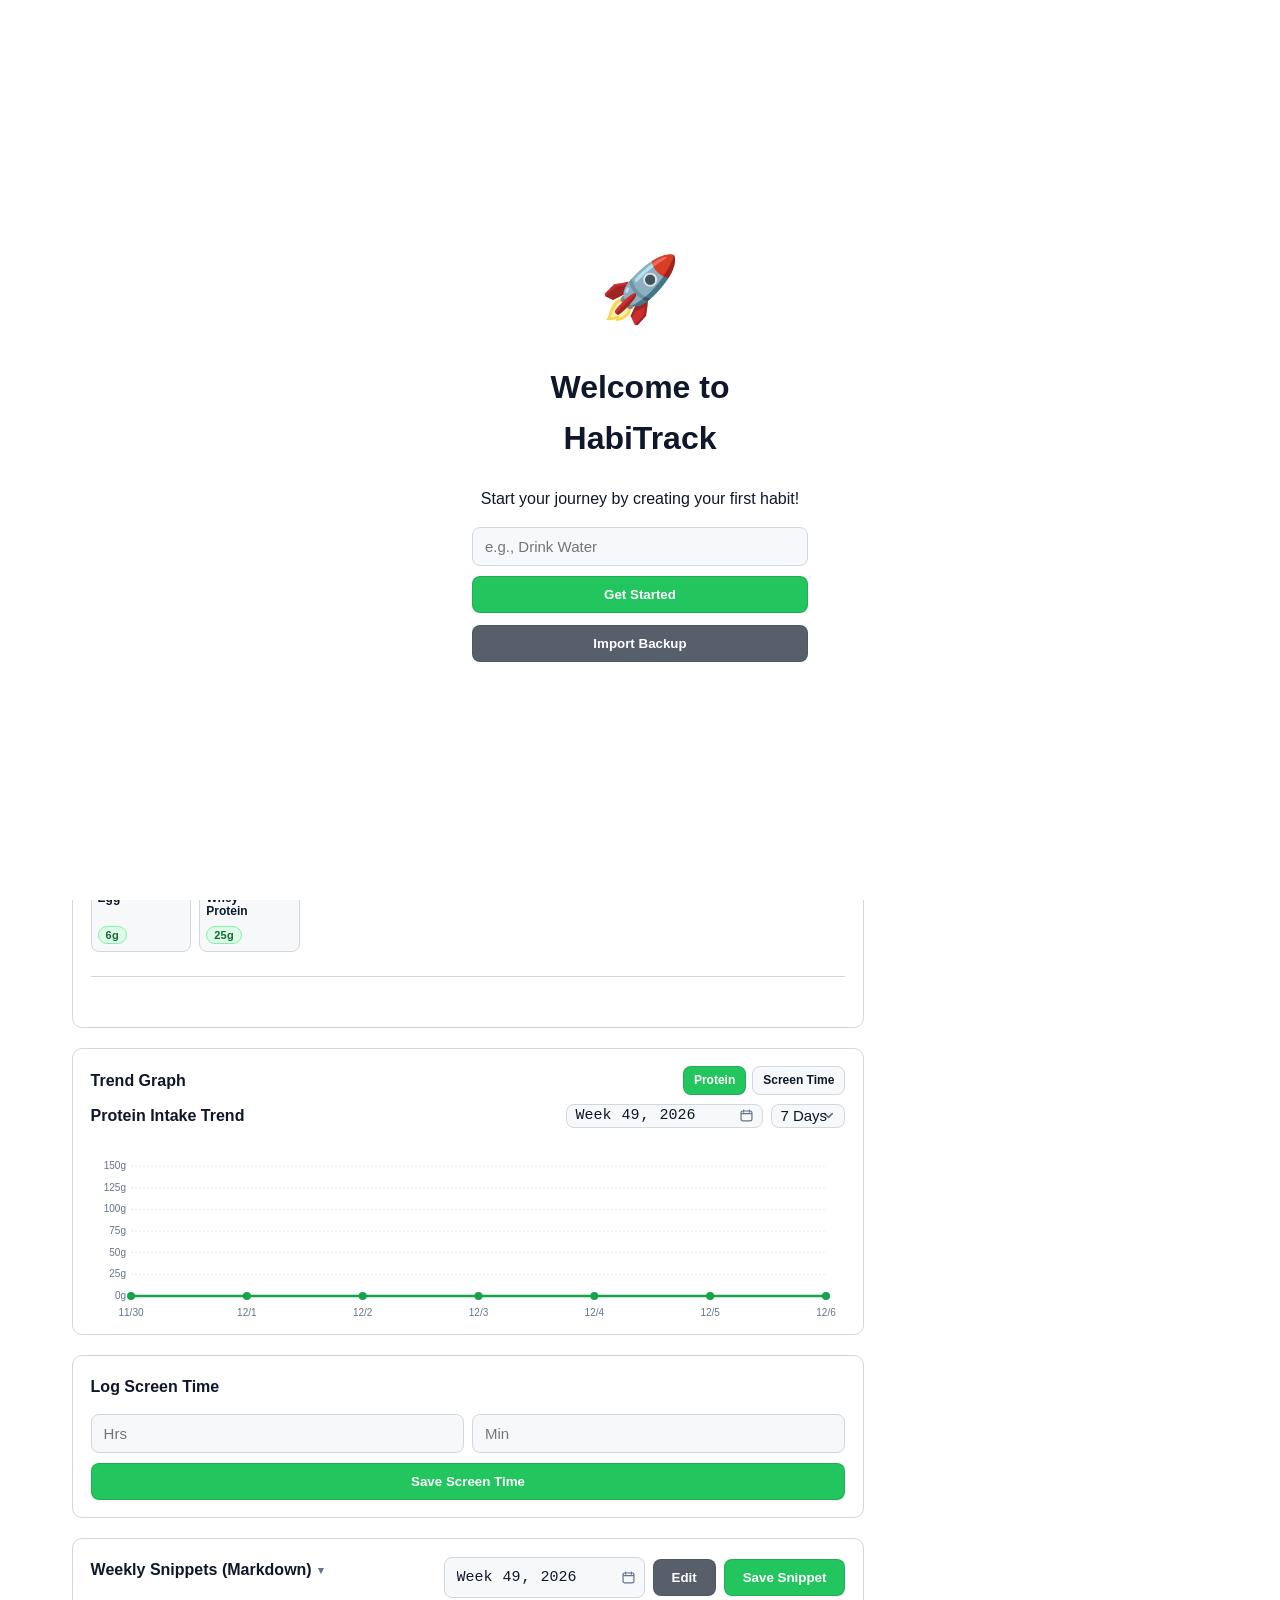
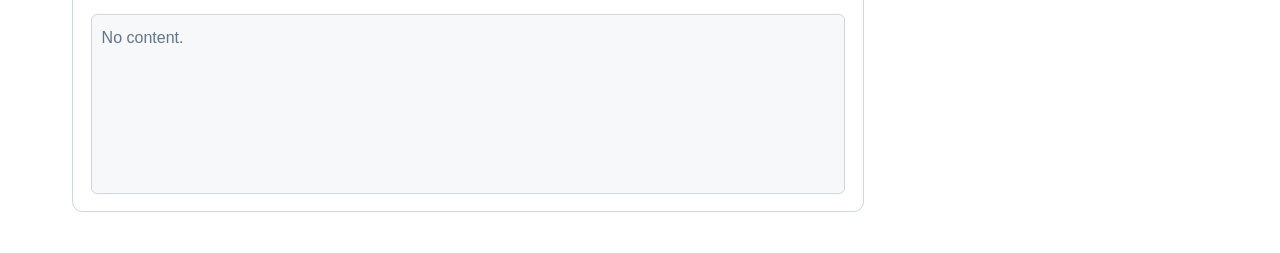
==== docs/index.html @ 77a68d97 "Add direct private GitHub snapshot sync" ====
<!DOCTYPE html>
<html lang="en">
<head>
    <meta charset="UTF-8">
    <meta name="viewport" content="width=device-width, initial-scale=1, maximum-scale=1, viewport-fit=cover">
    <link rel="manifest" href="manifest.json">
    <meta name="theme-color" content="#0b1220">
    <title>Habit Dashboard PWA</title>
    <link rel="stylesheet" href="style.css">
    <link rel="apple-touch-icon" href="icon-192.png">
</head>
<body>
<div id="splash-screen" class="splash-overlay hidden">
        <div class="splash-content">
            <div class="splash-icon">&#x1F680;</div>
            <h1>Welcome to HabiTrack</h1>
            <p>Start your journey by creating your first habit!</p>
            <div class="splash-action">
                <input type="text" id="splash-habit-name" placeholder="e.g., Drink Water">
                <button id="splash-create-btn" class="btn-primary">Get Started</button>
            </div>
            <div class="splash-import">
                <input type="file" id="splash-import-file" accept="application/json">
                <button id="splash-import-btn" class="btn-primary" style="background-color: #57606a;">Import Backup</button>
            </div>
        </div>
    </div>

<div class="app-container">
    <section class="insights-container">
        <div class="header-actions-row">
            <div class="summary-title-wrap">
                <button id="performance-range-toggle" class="summary-title-btn" type="button">
                    <span id="performance-title">Weekly</span> Summary
                    <span class="summary-caret">▾</span>
                </button>
                <div id="performance-range-menu" class="summary-menu hidden">
                    <button type="button" class="summary-menu-item" data-range="weekly">Weekly</button>
                    <button type="button" class="summary-menu-item" data-range="last30">Last 30 Days</button>
                    <button type="button" class="summary-menu-item" data-range="calendar">Calendar Month</button>
                    <button type="button" class="summary-menu-item" data-range="yearly">Yearly</button>
                </div>
            </div>
            <div class="header-actions">
                <div id="habit-create-panel" class="header-actions">
                    <input type="text" id="new-habit-name" placeholder="New habit name...">
                    <button type="button" id="create-habit" class="btn-primary">Create Habit</button>
                </div>
                <div class="header-icon-row">
                    <button id="habit-create-toggle" class="icon-toggle" type="button" aria-label="New habit">
                        &#x2795;
                    </button>
                    <button id="theme-toggle" title="Toggle Light/Dark Mode">
                        <span class="sun-icon">&#x2600;&#xFE0F;</span>
                        <span class="moon-icon">&#x1F319;</span>
                    </button>
                    <div class="daily-date-inline">
                        <span id="daily-date-display" class="daily-date-display"></span>
                        <input type="date" id="date" class="daily-date-input">
                    </div>
                    <button id="jump-to-today" class="quick-today-btn" type="button">Today</button>
                </div>
            </div>
        </div>
        <div id="habit-success-rates" class="insights-grid"></div>
    </section>

    <nav class="mobile-tabs" aria-label="Dashboard Sections">
        <button type="button" class="mobile-tab-btn active" data-tab="today">Today</button>
        <button type="button" class="mobile-tab-btn" data-tab="trends">Trends</button>
        <button type="button" class="mobile-tab-btn" data-tab="notes">Notes</button>
        <button type="button" class="mobile-tab-btn" data-tab="data">Data</button>
    </nav>

    <div class="dashboard-grid">
        <div class="left-column">
            <section class="card mobile-tab-section" data-tab-panel="trends">
                <div class="header-actions-row" style="margin-bottom: 0.5rem;">
                    <h2 class="section-title" style="margin:0;">Habit Mastery</h2>
                    <div class="header-actions">
                        <select id="habit-range" class="search-bar" style="width: auto; padding: 2px 8px; height: 24px;">
                            <option value="year">Current Year</option>
                            <option value="last365" selected>Last 365 Days</option>
                            <option value="month">Current Month</option>
                            <option value="week">Current Week</option>
                        </select>
                        <select id="habit-order" class="search-bar" style="width: auto; padding: 2px 8px; height: 24px;">
                            <option value="asc" selected>Oldest → Newest</option>
                            <option value="desc">Newest → Oldest</option>
                        </select>
                    </div>
                </div>
                <nav id="habit-navigation" class="habit-nav"></nav>
                <div id="hidden-habits" class="hidden-habits hidden"></div>
                <div id="habit-grid-container" class="grid-wrapper"></div>
            </section>

            <section class="card mobile-tab-section" data-tab-panel="trends">
                <div class="header-actions-row" style="margin-bottom: 0.5rem;">
                    <h2 class="section-title" style="margin:0;">Protein Activity</h2>
                    <div class="header-actions">
                        <select id="protein-range" class="search-bar" style="width: auto; padding: 2px 8px; height: 24px;">
                            <option value="year">Current Year</option>
                            <option value="last365" selected>Last 365 Days</option>
                            <option value="month">Current Month</option>
                            <option value="week">Current Week</option>
                        </select>
                        <select id="protein-order" class="search-bar" style="width: auto; padding: 2px 8px; height: 24px;">
                            <option value="asc" selected>Oldest → Newest</option>
                            <option value="desc">Newest → Oldest</option>
                        </select>
                    </div>
                </div>
                <div id="graph" class="grid-display"></div>
                <div id="protein-day-readout" class="protein-day-readout">Selected: none</div>
            </section>

            <section class="card protein-card mobile-tab-section" data-tab-panel="today">
                <h2 class="section-title">Protein Intake</h2>
                <div class="protein-status-block">
                    <div class="protein-header">
                        <span class="current-total"><span id="protein-total-amount">0g</span></span>
                        <span class="goal-text">/ 150g goal</span>
                    </div>
                    <div class="protein-meter">
                        <svg class="protein-ring" width="140" height="140" viewBox="0 0 140 140" aria-hidden="true">
                            <defs>
                                <linearGradient id="protein-ring-gradient" x1="0" y1="0" x2="140" y2="140">
                                    <stop offset="0%" stop-color="#22c55e"></stop>
                                    <stop offset="50%" stop-color="#38bdf8"></stop>
                                    <stop offset="100%" stop-color="#a855f7"></stop>
                                </linearGradient>
                            </defs>
                            <circle class="protein-ring-bg" cx="70" cy="70" r="56"></circle>
                            <circle id="protein-ring-progress" class="protein-ring-fg" cx="70" cy="70" r="56"></circle>
                        </svg>
                        <div class="protein-meter-center">
                            <div id="protein-meter-percent" class="protein-meter-percent">0%</div>
                            <div class="protein-meter-label">Goal</div>
                        </div>
                    </div>
                </div>
                <div class="section-divider"></div>
                <div class="food-controls">
                    <input type="text" id="food-search" placeholder="Search/Add food..." class="search-bar">
                    <div id="add-food-form" class="hidden">
                        <input type="number" id="new-food-protein" placeholder="Grams" style="width: 90px;">
                        <button id="save-new-food" class="btn-primary">Add</button>
                    </div>
                </div>
                <div id="food-gallery" class="food-grid"></div>
                <div class="selection-box">
                    <ul id="selected-foods-list"></ul>
                </div>
            </section>

            <section class="card mobile-tab-section" data-tab-panel="trends">
                <div class="header-actions-row" style="margin-bottom: 0.5rem;">
                    <h2 class="section-title" style="margin:0;">Trend Graph</h2>
                    <div class="header-actions trend-chart-tabs">
                        <button type="button" class="btn-primary trend-chart-tab active" data-trend-chart="protein">Protein</button>
                        <button type="button" class="btn-primary trend-chart-tab" data-trend-chart="screen">Screen Time</button>
                    </div>
                </div>
                <div id="trend-chart-panel-protein" class="trend-chart-panel">
                    <div class="header-actions-row" style="margin-bottom: 0.5rem;">
                        <h3 class="section-title" style="margin:0;">Protein Intake Trend</h3>
                        <div class="header-actions">
                            <input type="week" id="protein-trend-week-picker" class="search-bar" style="width: auto; padding: 2px 8px; height: 24px;">
                            <select id="protein-trend-range" class="search-bar" style="width: auto; padding: 2px 8px; height: 24px;">
                                <option value="7" selected>7 Days</option>
                                <option value="14">14 Days</option>
                                <option value="30">30 Days</option>
                            </select>
                        </div>
                    </div>
                    <div id="protein-trend-container" style="height: 180px; width: 100%; padding-top: 10px;">
                        <svg id="protein-trend-svg" style="width:100%; height:100%; overflow: visible;"></svg>
                    </div>
                </div>
                <div id="trend-chart-panel-screen" class="trend-chart-panel hidden">
                    <div class="header-actions-row" style="margin-bottom: 0.5rem;">
                        <h3 class="section-title" style="margin:0;">Screen Time Trend</h3>
                        <div class="header-actions">
                            <input type="week" id="screen-week-picker" class="search-bar" style="width: auto; padding: 2px 8px; height: 24px;">
                            <select id="screen-time-range" class="search-bar" style="width: auto; padding: 2px 8px; height: 24px;">
                                <option value="7" selected>7 Days</option>
                                <option value="14">14 Days</option>
                                <option value="30">30 Days</option>
                            </select>
                        </div>
                    </div>
                    <div id="screen-time-container" style="height: 180px; width: 100%; padding-top: 10px;">
                        <svg id="screen-time-svg" style="width:100%; height:100%; overflow: visible;"></svg>
                    </div>
                </div>
            </section>

            <section class="card mobile-tab-section" data-tab-panel="today">
                <h2 class="section-title">Log Screen Time</h2>
                <div style="display: flex; gap: 8px;">
                    <input type="number" id="screen-hours" placeholder="Hrs" min="0">
                    <input type="number" id="screen-minutes" placeholder="Min" min="0" max="59">
                </div>
                <button type="button" id="save-screen-time" class="btn-success" style="margin-top: 10px;">Save Screen Time</button>
            </section>

            <section class="card mobile-tab-section" data-tab-panel="notes">
                <div class="header-actions-row">
                    <button id="toggle-snippet-collapse" class="summary-title-btn section-title" type="button" aria-label="Toggle weekly snippets">
                        Weekly Snippets (Markdown) <span class="summary-caret">▾</span>
                    </button>
                    <div class="header-actions">
                        <input type="week" id="snippet-week-picker" class="search-bar" style="width: auto;">
                        <button id="toggle-snippet-preview" class="btn-primary" style="background-color: #57606a;">Edit</button>
                        <button id="save-snippet" class="btn-primary">Save Snippet</button>
                    </div>
                </div>
                <div id="snippet-body">
                    <div id="snippet-editor-container" class="hidden">
                        <textarea id="snippet-input" placeholder="How was your week? Use **Markdown** here..." style="width: 100%; height: 180px; padding: 10px; border: 1px solid var(--border); border-radius: 6px; font-family: monospace; resize: vertical;"></textarea>
                    </div>
                    <div id="snippet-preview-container" style="min-height: 180px; padding: 10px; border: 1px solid var(--border); border-radius: 6px; background: var(--subtle-bg); overflow-y: auto;"></div>
                </div>
            </section>
        </div>

        <aside class="right-column">
            <section class="card settings-card mobile-tab-section" data-tab-panel="data">
                <div class="header-actions-row" style="margin-bottom: 0.5rem;">
                    <h2 class="section-title" style="margin:0;">Data Management</h2>
                </div>
                <div>
                    <textarea id="import-json" placeholder="Paste JSON here to import..."></textarea>
                    <input type="file" id="import-file" accept="application/json" style="margin-top: 8px;">
                    <div style="display: flex; gap: 8px; margin-top: 8px;">
                        <button id="import-btn" class="btn-primary" style="flex: 1; margin-top: 0;">Import</button>
                        <button id="export-btn" class="btn-primary" style="flex: 1; margin-top: 0; background-color: #57606a;">Export</button>
                    </div>
                    <details id="github-sync-settings" style="margin-top:16px;">
                        <summary>GitHub sync settings</summary>
                        <p>Upload habits, protein, screen time and weekly notes to your private repository. ChatGPT needs access to that repository to read them.</p>
                        <label for="sync-repository">Private repository (owner/name)</label>
                        <input id="sync-repository" type="text" placeholder="socketrusts0z/habitrack-data" autocomplete="off" spellcheck="false" style="width:100%;box-sizing:border-box;">
                        <label for="sync-token">GitHub token</label>
                        <input id="sync-token" type="password" autocomplete="off" spellcheck="false" placeholder="Paste token here, never in chat" style="width:100%;box-sizing:border-box;">
                        <label><input id="sync-remember" type="checkbox"> Remember token on this device</label>
                        <p style="font-size:0.85rem;">Default: token lasts until reload or close. Remembering saves it in browser storage, which scripts on this website can read. Use a token restricted to this data repository.</p>
                        <p><a href="https://github.com/new" target="_blank" rel="noopener noreferrer">Create a private repository</a> · <a href="https://github.com/settings/personal-access-tokens/new" target="_blank" rel="noopener noreferrer">Create a fine-grained token</a>. Select only your data repository; grant Contents: read and write, and set an expiration.</p>
                        <button id="sync-forget" type="button">Forget token</button>
                    </details>
                    <button id="github-sync-btn" type="button" class="btn-primary" style="width:100%;margin-top:8px;">Sync now to GitHub</button>
                    <p id="github-sync-status" role="status" aria-live="polite" style="font-size:0.85rem;margin:8px 0;">Not synced from this device.</p>
                    <a id="github-sync-link" target="_blank" rel="noopener noreferrer" hidden>View uploaded snapshot</a>
                    <div class="section-divider"></div>
                    <button id="clear-all-btn" class="btn-danger-outline" style="width:100%;">Clear All Data</button>
                </div>
            </section>
        </aside>
    </div>
</div>
<div id="toast-container"></div>
<div id="custom-context-menu" class="hidden">
    <div id="set-default-option" class="menu-option" style="color: var(--text-main); border-bottom: 1px solid var(--border);">Set as Default</div>
    <div id="set-icon-option" class="menu-option" style="color: var(--text-main); border-bottom: 1px solid var(--border);">Set Icon</div>
    <div id="hide-option" class="menu-option" style="color: var(--text-main); border-bottom: 1px solid var(--border);">Hide Habit</div>
    <div id="delete-option" class="menu-option">Delete Habit</div>
</div>
<div id="emoji-picker" class="emoji-picker hidden"></div>
<script src="script.js"></script>
<script src="github-sync.js"></script>
<script>
if ("serviceWorker" in navigator) {
    window.addEventListener("load", () => {
        navigator.serviceWorker.register("./sw.js").catch(() => {});
    });
}
</script>
</body>
</html>
---- docs/style.css ----
:root {
    --primary: #22c55e;
    --primary-hover: #16a34a;
    --bg: #ffffff;
    --subtle-bg: #f6f8fa;
    --text-main: #0f172a;
    --text-muted: #64748b;
    --border: #d0d7de;
    --card-bg: #ffffff;
    --surface: #eef2ff;
    --danger: #cf222e;
    --lvl-0: #ebedf0; --lvl-1: #9be9a8; --lvl-2: #40c463; --lvl-3: #30a14e; --lvl-4: #216e39;
}

[data-theme="dark"] {
    --bg: #0b1220;
    --surface: #0f172a;
    --subtle-bg: #0f172a;
    --text-main: #e2e8f0;
    --text-muted: #94a3b8;
    --border: #1f2a3d;
    --card-bg: #0f172a;
    --lvl-0: #1e293b; --lvl-1: #0e4429; --lvl-2: #006d32; --lvl-3: #26a641; --lvl-4: #39d353;
}

/* THEME TOGGLE STYLES - FIXED OVERLAP */
.theme-toggle-wrapper {
    display: flex;
    align-items: center;
    gap: 8px;
    }
    
#theme-toggle {
    background: var(--subtle-bg);
    border: 1px solid var(--border);
    padding: 0;
    border-radius: 50%;
    cursor: pointer;
    width: 32px; /* Slightly smaller to match button height better */
    height: 32px;
    display: flex;
    align-items: center;
    justify-content: center;
    font-size: 22px;
    line-height: 1;
    transition: all 0.2s;
    }

.icon-toggle {
    background: var(--subtle-bg);
    border: 1px solid var(--border);
    padding: 0;
    border-radius: 50%;
    cursor: pointer;
    width: 32px;
    height: 32px;
    min-width: 32px;
    min-height: 32px;
    display: flex;
    align-items: center;
    justify-content: center;
    font-size: 16px;
    line-height: 1;
    aspect-ratio: 1 / 1;
    transition: all 0.2s;
}
.icon-toggle:hover { border-color: var(--primary); transform: scale(1.05); }
    
    #theme-toggle:hover { border-color: var(--primary); transform: scale(1.05); }
    
    /* Hide sun in light mode, hide moon in dark mode */
    .moon-icon { display: none; }
    [data-theme="dark"] .sun-icon { display: none; }
    [data-theme="dark"] .moon-icon { display: block; }
    
    /* Rest of the CSS remains the same... */
    * { box-sizing: border-box; }
body {
    font-family: "SF Pro Display", "Inter", -apple-system, BlinkMacSystemFont, "Segoe UI", Helvetica, Arial, sans-serif;
    background-color: var(--bg); color: var(--text-main); margin: 0; padding: 0; line-height: 1.6;
    font-size: 16px;
    transition: background-color 0.3s, color 0.3s;
}
.app-container { max-width: 1200px; margin: 0 auto; padding: 1.25rem 2rem; width: 100%; }
.daily-date-inline {
    position: relative;
    display: flex;
    align-items: center;
    justify-content: center;
    min-width: 64px;
    height: 32px;
    padding: 0 8px;
    border-radius: 999px;
    border: 1px solid var(--border);
    background: var(--subtle-bg);
}
.daily-date-display { font-size: 11px; color: var(--text-main); letter-spacing: 0.02em; }
.daily-date-input {
    position: absolute;
    inset: 0;
    width: 100%;
    height: 100%;
    opacity: 0.02;
    border: 0;
    background: transparent;
    color: transparent;
    -webkit-appearance: none;
}
.quick-today-btn {
    border: 1px solid var(--border);
    background: var(--subtle-bg);
    color: var(--text-main);
    border-radius: 999px;
    height: 32px;
    padding: 0 12px;
    font-size: 12px;
    font-weight: 700;
    cursor: pointer;
}
.quick-today-btn:hover { border-color: var(--primary); }
.header-actions-row { display: flex; justify-content: space-between; align-items: center; margin-bottom: 1rem; }
.header-actions { display: flex; gap: 8px; align-items: center; }
.header-icon-row { display: flex; align-items: center; gap: 8px; }
.summary-title-wrap { position: relative; display: inline-flex; align-items: center; }
.summary-title-btn { background: transparent; border: none; padding: 0; font-size: 0.9rem; font-weight: 600; color: var(--text-main); cursor: pointer; display: inline-flex; align-items: center; gap: 6px; }
.summary-caret { font-size: 0.7rem; color: var(--text-muted); margin-top: 2px; }
.summary-menu { position: absolute; top: 28px; left: 0; background: var(--card-bg); border: 1px solid var(--border); border-radius: 8px; padding: 6px; min-width: 160px; box-shadow: 0 10px 30px rgba(0,0,0,0.08); z-index: 1000; }
.summary-menu-item { width: 100%; text-align: left; padding: 8px 10px; border: none; background: transparent; font-size: 13px; color: var(--text-main); border-radius: 6px; cursor: pointer; }
.summary-menu-item:hover { background: var(--subtle-bg); }
    .habit-create-hidden { display: none; }
    .insights-container { margin-bottom: 0.5rem; }
.insights-grid { display: grid; grid-template-columns: repeat(auto-fill, minmax(160px, 1fr)); gap: 12px; }
    
    .stat-card { background: var(--card-bg); border: 1px solid var(--border); border-radius: 6px; padding: 12px; display: flex; flex-direction: column; min-width: 160px; }
    .stat-label { font-size: 11px; color: var(--text-muted); text-transform: uppercase; font-weight: 600; margin-bottom: 2px; word-break: break-word; }
.stat-main { display: flex; align-items: baseline; gap: 8px; min-width: 0; flex-wrap: wrap; }
.stat-value { font-size: 20px; font-weight: 700; color: var(--text-main); }
    .stat-streak { font-size: 14px; font-weight: 600; color: var(--primary); }
    .stat-pb { font-size: 11px; color: var(--text-muted); margin-top: 2px; font-weight: 500; }
    
.dashboard-grid { display: grid; grid-template-columns: 1fr 320px; gap: 1.5rem; margin-top: 0; min-width: 0; }
.mobile-tabs { display: none; }
.mobile-tab-hidden { display: none !important; }
.mobile-tab-btn {
    border: 1px solid var(--border);
    background: var(--card-bg);
    color: var(--text-muted);
    border-radius: 999px;
    padding: 8px 12px;
    font-size: 13px;
    font-weight: 600;
    cursor: pointer;
}
.mobile-tab-btn.active {
    background: var(--primary);
    border-color: var(--primary);
    color: #ffffff;
}
.stat-card.habit-toggle-card { cursor: pointer; }
.stat-card.habit-toggle-card:hover { border-color: var(--primary); }
.stat-card.habit-toggle-card.habit-toggle-done {
    border-color: var(--primary);
    box-shadow: inset 0 0 0 1px var(--primary);
}
.stat-label-row { display: flex; align-items: center; justify-content: space-between; gap: 8px; }
.stat-label-actions { display: inline-flex; align-items: center; gap: 6px; }
.stat-menu-btn {
    border: 1px solid var(--border);
    background: var(--subtle-bg);
    color: var(--text-main);
    border-radius: 8px;
    width: 22px;
    height: 22px;
    font-size: 14px;
    line-height: 1;
    display: inline-flex;
    align-items: center;
    justify-content: center;
    cursor: pointer;
    padding: 0;
}
.stat-menu-btn:active { transform: scale(0.96); }
.stat-status-dot {
    width: 16px;
    height: 16px;
    border-radius: 50%;
    border: 1px solid var(--border);
    display: inline-flex;
    align-items: center;
    justify-content: center;
    color: transparent;
    background: transparent;
    font-size: 11px;
    line-height: 1;
    flex: 0 0 auto;
}
.stat-status-dot.done {
    border-color: var(--primary);
    background: var(--primary);
    color: #ffffff;
}
.card { background: var(--card-bg); border: 1px solid var(--border); border-radius: 10px; padding: 1.1rem; margin-bottom: 1.25rem; min-width: 0; }
.section-title { font-size: 1rem; font-weight: 700; margin-top: 0; margin-bottom: 0.9rem; }
.trend-chart-tabs { display: inline-flex; flex-direction: row; gap: 6px; flex-wrap: nowrap; align-items: center; }
.trend-chart-tab.btn-primary { padding: 6px 10px; font-size: 12px; line-height: 1.2; min-width: 0; }
.trend-chart-tab:not(.active) { background: var(--subtle-bg); color: var(--text-main); border-color: var(--border); }
.trend-chart-panel { min-width: 0; }
    
    .grid-display, .habit-grid-instance { display: flex; flex-wrap: wrap; gap: 3px; user-select: none; max-width: 100%; min-width: 0; }
    .graph-day, .habit-day { width: 11px; height: 11px; border-radius: 2px; background-color: var(--lvl-0); cursor: pointer; outline: 1px solid rgba(27, 31, 35, 0.04); transition: transform 140ms ease, box-shadow 140ms ease, filter 140ms ease; transform-origin: center; will-change: transform; }
    .grid-tap { transform: scale(0.85) !important; box-shadow: 0 4px 10px rgba(15, 23, 42, 0.25); filter: brightness(1.08); }
    .graph-day:active, .habit-day:active { transform: scale(0.85); box-shadow: 0 4px 10px rgba(15, 23, 42, 0.25); filter: brightness(1.08); }
    .level-1 { background-color: var(--lvl-1); } .level-2 { background-color: var(--lvl-2); }
    .level-3 { background-color: var(--lvl-3); } .level-4 { background-color: var(--lvl-4); }
    .protein-day-readout { margin-top: 8px; font-size: 12px; color: var(--text-muted); }
    
.habit-nav { display: flex; gap: 8px; margin-bottom: 1rem; border-bottom: 1px solid var(--border); padding-bottom: 8px; min-width: 0; flex-wrap: wrap; -webkit-user-select: none; user-select: none; -webkit-touch-callout: none; }
.habit-nav-item { padding: 6px 8px; border-radius: 8px; font-size: 13px; cursor: pointer; color: var(--text-muted); max-width: 240px; overflow: hidden; text-overflow: ellipsis; white-space: nowrap; -webkit-user-select: none; user-select: none; -webkit-touch-callout: none; display: inline-flex; align-items: center; gap: 6px; touch-action: manipulation; }
.habit-label { display: inline-flex; align-items: center; gap: 6px; overflow: hidden; }
.habit-menu-btn { border: 1px solid var(--border); background: var(--subtle-bg); color: var(--text-main); border-radius: 8px; width: 28px; height: 28px; font-size: 16px; line-height: 1; display: inline-flex; align-items: center; justify-content: center; cursor: pointer; }
.habit-menu-btn:active { transform: scale(0.96); }
.habit-nav-item .habit-name { overflow: hidden; text-overflow: ellipsis; white-space: nowrap; display: inline-block; max-width: 170px; vertical-align: bottom; }
.habit-nav-item * { -webkit-user-select: none; user-select: none; }
.habit-nav-item.active { background: var(--subtle-bg); color: var(--text-main); font-weight: 600; }
.hidden-habits { display: flex; gap: 6px; flex-wrap: wrap; margin: -6px 0 10px; font-size: 12px; color: var(--text-muted); }
.hidden-habit-pill { padding: 2px 8px; border-radius: 999px; border: 1px dashed var(--border); background: var(--subtle-bg); cursor: pointer; max-width: 180px; overflow: hidden; text-overflow: ellipsis; white-space: nowrap; }
.hidden-habit-pill:hover { color: var(--text-main); border-color: var(--primary); }
    
.protein-status-block { margin-top: 1.25rem; margin-bottom: 1rem; }
.protein-header { display: flex; align-items: baseline; gap: 4px; }
#protein-total-amount { font-weight: 700; font-size: 24px; }
.goal-text { font-size: 14px; color: var(--text-muted); }
.protein-meter { margin-top: 12px; width: 100%; display: flex; justify-content: center; align-items: center; position: relative; }
.protein-ring { display: block; transform: rotate(-90deg); }
.protein-ring-bg { fill: none; stroke: #e2e8f0; stroke-width: 12; }
.protein-ring-fg { fill: none; stroke: url(#protein-ring-gradient); stroke-width: 12; stroke-linecap: round; stroke-dasharray: 352; stroke-dashoffset: 352; transition: stroke-dashoffset 0.5s ease; }
.protein-meter-center { position: absolute; left: 50%; top: 50%; transform: translate(-50%, -50%); display: flex; flex-direction: column; align-items: center; justify-content: center; width: 90px; height: 90px; border-radius: 50%; background: var(--card-bg); border: 1px solid var(--border); }
.protein-meter-percent { font-size: 20px; font-weight: 700; color: var(--text-main); }
.protein-meter-label { font-size: 11px; color: var(--text-muted); text-transform: uppercase; letter-spacing: 0.04em; }
    
    .section-divider { height: 1px; background-color: var(--border); margin: 1.25rem 0; }
.food-controls { margin-bottom: 1.25rem; display: flex; flex-direction: column; gap: 8px; }
.search-bar { width: 100%; padding: 10px 12px; border: 1px solid var(--border); border-radius: 8px; background: var(--subtle-bg); font-size: 15px; color: var(--text-main); }
select.search-bar {
    -webkit-appearance: none;
    appearance: none;
    padding-right: 30px;
    background-image: url("data:image/svg+xml,%3Csvg xmlns='http://www.w3.org/2000/svg' viewBox='0 0 16 16'%3E%3Cpath d='M4 6l4 4 4-4' fill='none' stroke='%2364768b' stroke-width='1.8' stroke-linecap='round' stroke-linejoin='round'/%3E%3C/svg%3E");
    background-repeat: no-repeat;
    background-position: right 8px center;
    background-size: 15px;
}
[data-theme="dark"] select.search-bar {
    background-image: url("data:image/svg+xml,%3Csvg xmlns='http://www.w3.org/2000/svg' viewBox='0 0 16 16'%3E%3Cpath d='M4 6l4 4 4-4' fill='none' stroke='%23e2e8f0' stroke-width='1.8' stroke-linecap='round' stroke-linejoin='round'/%3E%3C/svg%3E");
}
input[type="date"].search-bar,
input[type="week"].search-bar {
    color-scheme: light;
}
input[type="week"].search-bar {
    -webkit-appearance: none;
    appearance: none;
    padding-right: 28px;
    background-image: url("data:image/svg+xml,%3Csvg xmlns='http://www.w3.org/2000/svg' viewBox='0 0 16 16'%3E%3Crect x='2.2' y='3.2' width='11.6' height='10.6' rx='1.8' ry='1.8' fill='none' stroke='%2364768b' stroke-width='1.3'/%3E%3Cpath d='M5 2.2v2.2M11 2.2v2.2M2.6 6h10.8' fill='none' stroke='%2364768b' stroke-width='1.3' stroke-linecap='round'/%3E%3C/svg%3E");
    background-repeat: no-repeat;
    background-position: right 8px center;
    background-size: 12px;
}
input[type="date"].search-bar::-webkit-calendar-picker-indicator,
input[type="week"].search-bar::-webkit-calendar-picker-indicator {
    opacity: 0 !important;
    cursor: pointer;
}
[data-theme="dark"] input[type="date"].search-bar,
[data-theme="dark"] input[type="week"].search-bar {
    color-scheme: dark;
}
[data-theme="dark"] input[type="week"].search-bar {
    background-image: url("data:image/svg+xml,%3Csvg xmlns='http://www.w3.org/2000/svg' viewBox='0 0 16 16'%3E%3Crect x='2.2' y='3.2' width='11.6' height='10.6' rx='1.8' ry='1.8' fill='none' stroke='%23e2e8f0' stroke-width='1.3'/%3E%3Cpath d='M5 2.2v2.2M11 2.2v2.2M2.6 6h10.8' fill='none' stroke='%23e2e8f0' stroke-width='1.3' stroke-linecap='round'/%3E%3C/svg%3E");
}
[data-theme="dark"] input[type="date"].search-bar::-webkit-calendar-picker-indicator,
[data-theme="dark"] input[type="week"].search-bar::-webkit-calendar-picker-indicator {
    filter: none !important;
    opacity: 0 !important;
}
[data-theme="dark"] #screen-week-picker::-webkit-calendar-picker-indicator,
[data-theme="dark"] #protein-trend-week-picker::-webkit-calendar-picker-indicator,
[data-theme="dark"] #snippet-week-picker::-webkit-calendar-picker-indicator {
    filter: none !important;
    opacity: 0 !important;
}
#screen-week-picker.search-bar,
#protein-trend-week-picker.search-bar,
#snippet-week-picker.search-bar {
    padding-right: 28px !important;
    background-repeat: no-repeat !important;
    background-position: right 8px center !important;
    background-size: 15px !important;
}
[data-theme="dark"] #screen-week-picker.search-bar,
[data-theme="dark"] #protein-trend-week-picker.search-bar,
[data-theme="dark"] #snippet-week-picker.search-bar {
    background-image: url("data:image/svg+xml,%3Csvg xmlns='http://www.w3.org/2000/svg' viewBox='0 0 16 16'%3E%3Crect x='2.2' y='3.2' width='11.6' height='10.6' rx='1.8' ry='1.8' fill='none' stroke='%23e2e8f0' stroke-width='1.3'/%3E%3Cpath d='M5 2.2v2.2M11 2.2v2.2M2.6 6h10.8' fill='none' stroke='%23e2e8f0' stroke-width='1.3' stroke-linecap='round'/%3E%3C/svg%3E") !important;
}
    
.food-grid { display: flex; flex-direction: column; gap: 12px; margin-bottom: 1.5rem; max-height: 280px; overflow-y: auto; min-width: 0; padding-right: 2px; }
.food-section { display: flex; flex-direction: column; gap: 8px; }
.food-section-title { font-size: 11px; text-transform: uppercase; letter-spacing: 0.06em; color: var(--text-muted); font-weight: 700; }
.food-grid-inner { display: grid; grid-template-columns: repeat(auto-fill, minmax(92px, 1fr)); gap: 8px; }
.food-grid-quick { grid-template-columns: repeat(auto-fill, minmax(80px, 1fr)); }
.food-box { background: var(--subtle-bg); border: 1px solid var(--border); padding: 8px 6px 7px; border-radius: 8px; font-size: 12px; cursor: pointer; min-height: 66px; display: flex; align-items: flex-start; justify-content: space-between; flex-direction: column; gap: 6px; line-height: 1.15; position: relative; text-align: left; }
    .food-box:hover { border-color: var(--primary); }
    .food-name { font-weight: 600; color: var(--text-main); max-width: 100%; overflow: hidden; text-overflow: ellipsis; display: -webkit-box; -webkit-box-orient: vertical; -webkit-line-clamp: 2; min-height: 28px; word-break: break-word; padding-right: 18px; }
    .food-grid-quick .food-name { padding-right: 0; }
    .food-protein-badge { font-weight: 700; font-size: 11px; letter-spacing: 0.2px; color: #166534; background: #dcfce7; border: 1px solid #86efac; border-radius: 999px; padding: 2px 7px; align-self: flex-start; max-width: 100%; white-space: nowrap; }
    .food-box .delete-food-btn { position: absolute; top: 4px; right: 6px; font-size: 12px; color: var(--text-muted); opacity: 0.6; line-height: 1; }
    .food-box:hover .delete-food-btn { opacity: 1; }
    
    .selection-box { background: transparent; border-top: 1px solid var(--border); padding-top: 1rem; }
    #selected-foods-list { list-style: none; padding: 0; margin: 0 0 1rem 0; }
    #selected-foods-list li { display: flex; justify-content: space-between; align-items: center; flex-wrap: nowrap; gap: 8px; padding: 6px 0; border-bottom: 1px dashed var(--border); font-size: 13px; }
    #selected-foods-list li:last-child { border-bottom: 0; }
    .selected-food-label { min-width: 0; flex: 1 1 auto; white-space: nowrap; overflow: hidden; text-overflow: ellipsis; }
    .selected-food-controls { display: inline-flex; align-items: center; gap: 4px; margin-left: auto; flex: 0 0 auto; }
    .selected-food-step { width: 18px; height: 18px; padding: 0; border: 1px solid var(--border); border-radius: 999px; background: var(--subtle-bg); color: var(--text-main); font-size: 12px; line-height: 1; cursor: pointer; }
    .selected-food-step:hover { border-color: var(--primary); }
    .selected-food-serving-value { min-width: 22px; text-align: center; font-size: 11px; font-weight: 600; color: var(--text-main); }
    .selected-food-remove { width: 18px; height: 18px; padding: 0; border: 1px solid var(--border); border-radius: 999px; background: var(--subtle-bg); color: var(--danger); cursor: pointer; font-weight: 700; font-size: 12px; line-height: 1; margin-left: 2px; display: inline-flex; align-items: center; justify-content: center; flex: 0 0 auto; }
    .selected-food-remove:hover { border-color: var(--danger); }
    
input[type="text"], input[type="date"], input[type="number"], textarea {
    padding: 10px 12px; border: 1px solid var(--border); border-radius: 8px;
    background: var(--subtle-bg); font-size: 15px; width: 100%; color: var(--text-main);
    }
.input-date { width: calc(100% - 8px); max-width: calc(100% - 8px); min-width: 0; display: block; margin: 0 4px; box-sizing: border-box; -webkit-appearance: none; appearance: none; }
.protein-card { overflow: hidden; }
.btn-primary, .btn-success { background: var(--primary); color: white; border: 1px solid rgba(27,31,35,0.15); padding: 10px 18px; border-radius: 8px; font-weight: 700; cursor: pointer; }
    .btn-success { width: 100%; }
    
#toast-container { position: fixed; bottom: 20px; right: 20px; z-index: 9999; }
.toast { background: #24292f; color: white; padding: 12px 18px; border-radius: 8px; font-size: 14px; margin-top: 8px; animation: slideIn 0.3s ease; }
    @keyframes slideIn { from { transform: translateX(100%); } to { transform: translateX(0); } }
    
#custom-context-menu { position: absolute; background: var(--card-bg); border: 1px solid var(--border); border-radius: 6px; padding: 4px; z-index: 10000; }
.menu-option { padding: 8px 16px; font-size: 13px; color: var(--danger); cursor: pointer; font-weight: 600; }
.emoji-picker { position: absolute; background: var(--card-bg); border: 1px solid var(--border); border-radius: 10px; padding: 8px; z-index: 10001; display: grid; grid-template-columns: repeat(6, 36px); gap: 6px; box-shadow: 0 12px 30px rgba(0,0,0,0.12); }
.emoji-picker button { width: 36px; height: 36px; border-radius: 8px; border: 1px solid transparent; background: var(--subtle-bg); font-size: 18px; cursor: pointer; }
.emoji-picker button:hover { border-color: var(--primary); background: #ffffff; }
.emoji-picker-custom { grid-column: 1 / -1; display: flex; gap: 6px; margin-top: 4px; }
.emoji-picker-custom input { flex: 1; padding: 6px 8px; border: 1px solid var(--border); border-radius: 6px; background: var(--subtle-bg); font-size: 14px; }
.emoji-picker-custom button { width: auto; padding: 0 10px; font-size: 12px; font-weight: 600; }
.habit-emoji { margin-right: 6px; }
    .btn-danger-outline { background: transparent; color: var(--danger); border: 1px solid var(--danger); padding: 6px 16px; border-radius: 6px; font-weight: 600; cursor: pointer; margin-top: 10px; width: 100%; }
    .hidden { display: none !important; }
    
    .splash-overlay { position: fixed; top: 0; left: 0; width: 100%; height: 100%; background: var(--bg); z-index: 20000; display: flex; justify-content: center; align-items: center; text-align: center; }
    .splash-content { max-width: 400px; padding: 2rem; }
    .splash-action { display: flex; flex-direction: column; gap: 10px; align-items: stretch; }
    .splash-import { display: flex; flex-direction: column; gap: 10px; margin-top: 12px; }
    .splash-import input[type="file"] { display: none; }
    .panel-hidden { display: none; }
    .splash-icon { font-size: 64px; margin-bottom: 1rem; }
    
#snippet-preview-container h1,
#snippet-preview-container h2,
#snippet-preview-container h3 { margin-top: 0.8rem; margin-bottom: 0.2rem; color: var(--text-main); }
#snippet-preview-container p, #snippet-preview-container span { margin: 0; display: inline; color: var(--text-main); }
#snippet-preview-container li { margin-left: 20px; list-style-type: disc; margin-bottom: 0.1rem; color: var(--text-main); }
#snippet-preview-container br { content: ""; display: block; margin-bottom: 0.2rem; }
.collapsed { display: none !important; }

@media (max-width: 980px) {
    .app-container { padding: 1rem; }
    .mobile-tabs {
        display: flex;
        gap: 8px;
        overflow-x: auto;
        padding: 2px 0 10px;
        margin-bottom: 0.35rem;
        -webkit-overflow-scrolling: touch;
    }
    .mobile-tab-btn {
        flex: 0 0 auto;
        min-width: 72px;
    }
    .dashboard-grid { grid-template-columns: 1fr; }
    .right-column { order: 1; }
    .header-actions-row { flex-direction: column; align-items: flex-start; gap: 10px; }
    .header-actions { flex-wrap: wrap; }
    .habit-nav { padding-bottom: 6px; }
    .habit-nav-item { white-space: nowrap; }
}

@media (max-width: 600px) {
    body { font-size: 17px; }
    .app-container { padding: 0.75rem; }
    .card { padding: 1rem; border-radius: 14px; }
    .section-title { font-size: 1.1rem; }
    .header-actions-row { gap: 12px; position: relative; }
    .header-actions { width: 100%; flex-direction: column; align-items: stretch; }
    .header-actions > * { width: 100%; }
    .header-actions.trend-chart-tabs { width: 100%; flex-direction: row; flex-wrap: nowrap; align-items: center; }
    .header-actions.trend-chart-tabs .trend-chart-tab.btn-primary { width: 50%; }
    .summary-title-btn { font-size: 1.05rem; }
    .summary-caret { font-size: 0.9rem; }
    .insights-grid { grid-template-columns: repeat(2, minmax(0, 1fr)); gap: 10px; }
    .stat-card { padding: 12px; }
    .stat-label { font-size: 12px; }
    .stat-value { font-size: 22px; }
    .stat-streak { font-size: 13px; }
    .stat-pb { font-size: 12px; }
    .food-grid { max-height: 240px; }
    .food-grid-inner { grid-template-columns: repeat(auto-fill, minmax(82px, 1fr)); }
    .food-grid-quick { grid-template-columns: repeat(auto-fill, minmax(72px, 1fr)); }
    .protein-meter { transform: scale(0.95); }
    .grid-display, .habit-grid-instance { gap: 3px; }
    .graph-day, .habit-day { width: 12px; height: 12px; }
    .summary-menu { min-width: 190px; }
    .btn-primary, .btn-success { padding: 12px 16px; font-size: 15px; }
    input[type="text"], input[type="date"], input[type="number"], textarea { font-size: 16px; }
    .habit-nav { gap: 6px; padding-bottom: 4px; }
    .habit-nav-item { padding: 10px 12px; font-size: 14px; max-width: 180px; }
    .habit-nav-item .habit-name { max-width: 140px; }
    #theme-toggle { width: 44px; height: 44px; font-size: 22px; }
    .icon-toggle { width: 44px; height: 44px; min-width: 44px; min-height: 44px; font-size: 22px; }
    .daily-date-inline { height: 44px; min-width: 76px; }
    .daily-date-display { font-size: 12px; }
    .quick-today-btn { height: 44px; font-size: 13px; padding: 0 14px; }
    .sun-icon, .moon-icon { font-size: 22px; line-height: 1; display: inline-block; }
    .moon-icon { display: none; }
    [data-theme="dark"] .sun-icon { display: none; }
    [data-theme="dark"] .moon-icon { display: inline-block; }
    #custom-context-menu { font-size: 14px; }
    .settings-card .section-divider { margin: 1rem 0; }
    .settings-card [style*="display: flex"] { flex-direction: column !important; }
    .settings-card [style*="display: flex"] > * { width: 100% !important; }
    #habit-create-panel { margin-top: 8px; }
    .header-icon-row { justify-content: flex-end; width: 100%; }
}
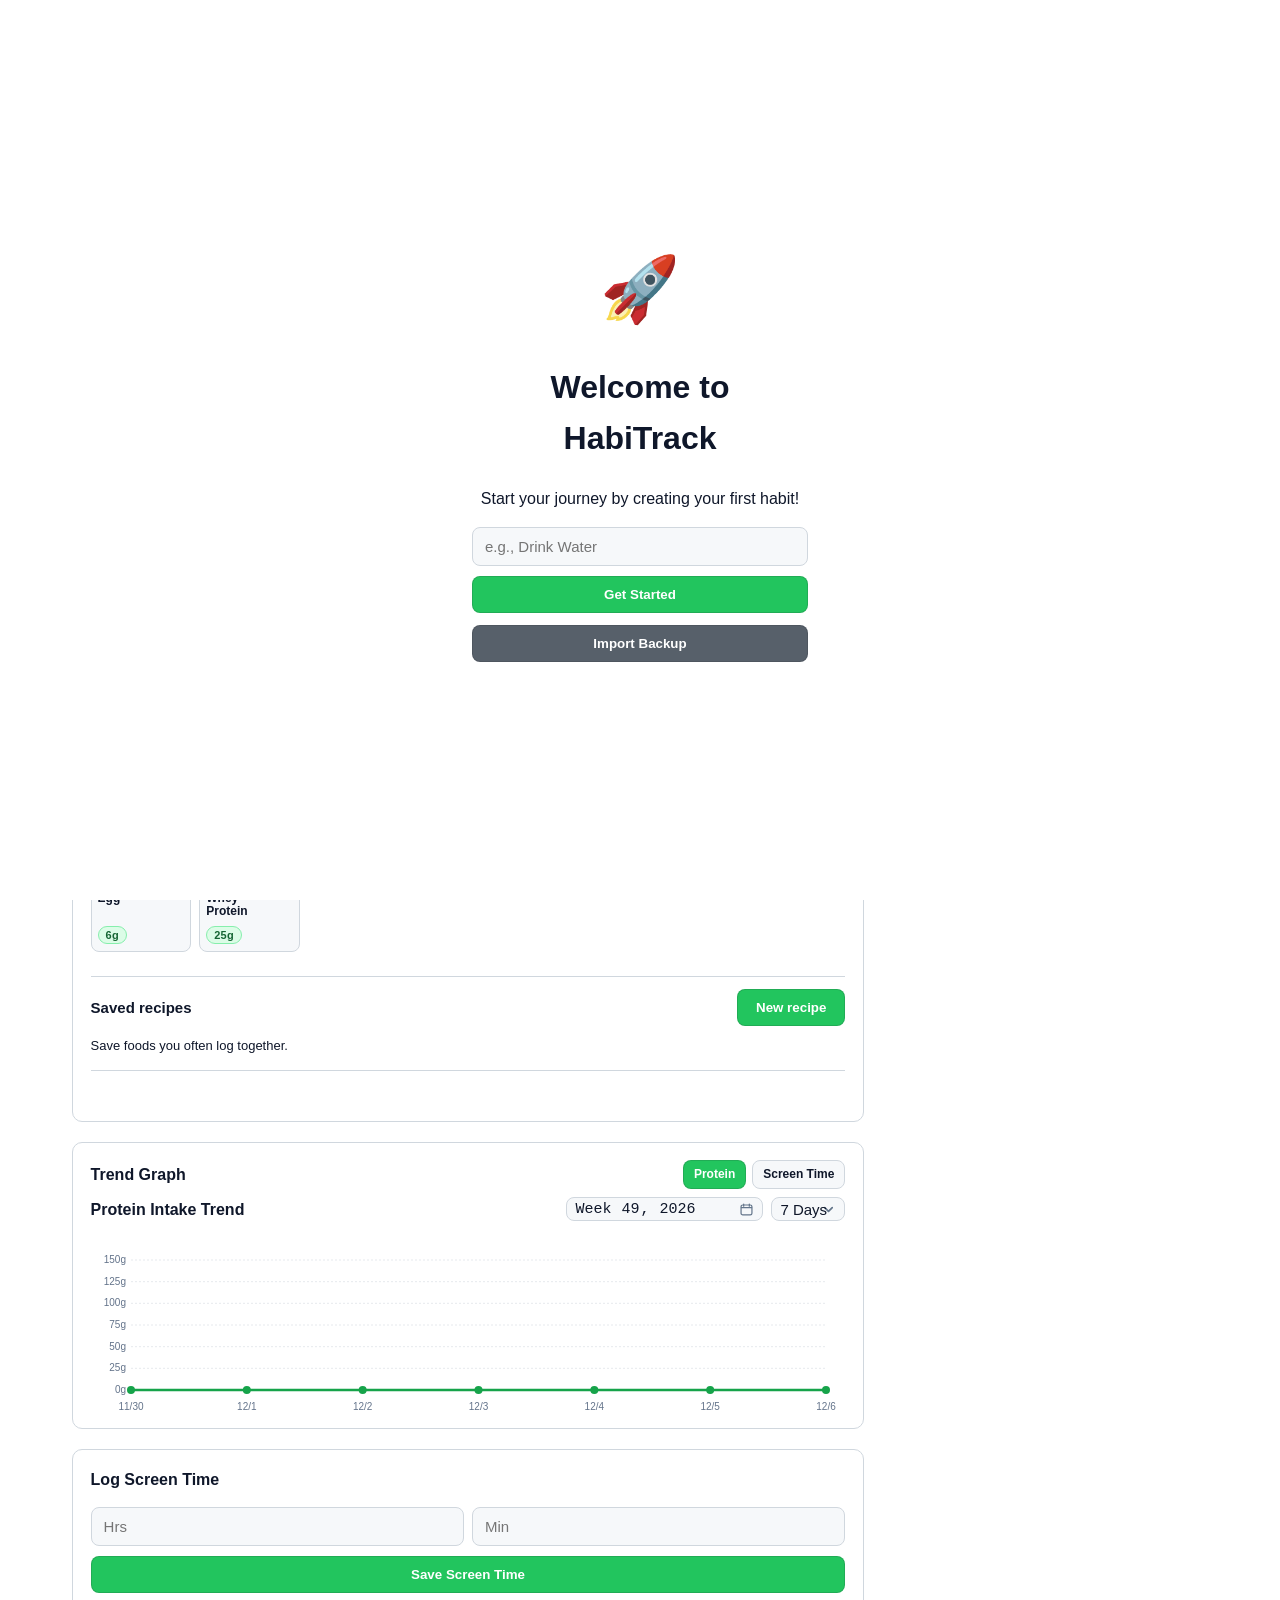
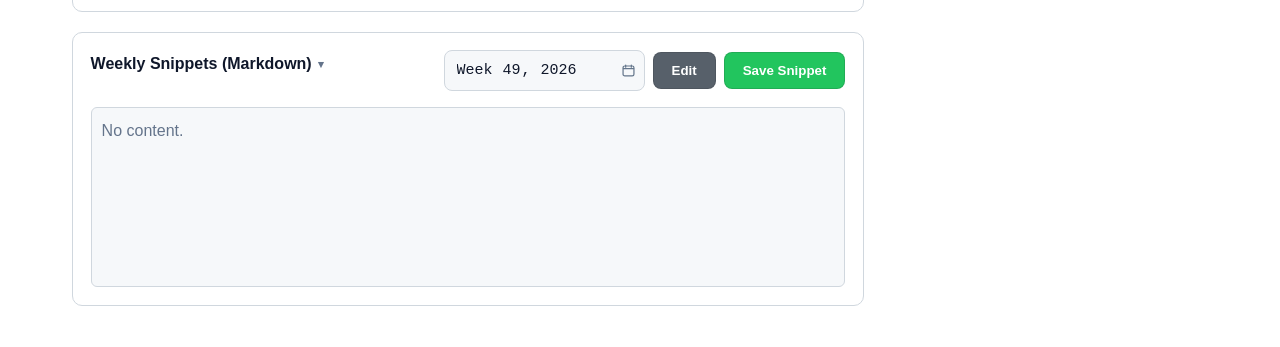
==== commit bab1c234: "Add saved food recipes" ====
--- a/docs/index.html
+++ b/docs/index.html
@@ -6,7 +6,7 @@
     <link rel="manifest" href="manifest.json">
     <meta name="theme-color" content="#0b1220">
     <title>Habit Dashboard PWA</title>
-    <link rel="stylesheet" href="style.css">
+    <link rel="stylesheet" href="style.css?v=7">
     <link rel="apple-touch-icon" href="icon-192.png">
 </head>
 <body>
@@ -149,6 +149,19 @@
                     </div>
                 </div>
                 <div id="food-gallery" class="food-grid"></div>
+                <div class="recipe-panel">
+                    <div class="recipe-heading"><h3>Saved recipes</h3><button id="recipe-new" type="button" class="btn-primary">New recipe</button></div>
+                    <div id="recipe-list"></div>
+                    <form id="recipe-form" class="hidden">
+                        <label for="recipe-name">Recipe name</label>
+                        <input id="recipe-name" type="text" maxlength="80" required placeholder="Protein shake">
+                        <div id="recipe-ingredients"></div>
+                        <button id="recipe-add" type="button">Add ingredient</button>
+                        <button type="submit" class="btn-primary">Save recipe</button>
+                        <button id="recipe-cancel" type="button">Cancel</button>
+                    </form>
+                    <p id="recipe-status" role="status"></p>
+                </div>
                 <div class="selection-box">
                     <ul id="selected-foods-list"></ul>
                 </div>
@@ -237,21 +250,42 @@
                         <button id="import-btn" class="btn-primary" style="flex: 1; margin-top: 0;">Import</button>
                         <button id="export-btn" class="btn-primary" style="flex: 1; margin-top: 0; background-color: #57606a;">Export</button>
                     </div>
-                    <details id="github-sync-settings" style="margin-top:16px;">
-                        <summary>GitHub sync settings</summary>
-                        <p>Upload habits, protein, screen time and weekly notes to your private repository. ChatGPT needs access to that repository to read them.</p>
-                        <label for="sync-repository">Private repository (owner/name)</label>
-                        <input id="sync-repository" type="text" placeholder="socketrusts0z/habitrack-data" autocomplete="off" spellcheck="false" style="width:100%;box-sizing:border-box;">
-                        <label for="sync-token">GitHub token</label>
-                        <input id="sync-token" type="password" autocomplete="off" spellcheck="false" placeholder="Paste token here, never in chat" style="width:100%;box-sizing:border-box;">
-                        <label><input id="sync-remember" type="checkbox"> Remember token on this device</label>
-                        <p style="font-size:0.85rem;">Default: token lasts until reload or close. Remembering saves it in browser storage, which scripts on this website can read. Use a token restricted to this data repository.</p>
-                        <p><a href="https://github.com/new" target="_blank" rel="noopener noreferrer">Create a private repository</a> · <a href="https://github.com/settings/personal-access-tokens/new" target="_blank" rel="noopener noreferrer">Create a fine-grained token</a>. Select only your data repository; grant Contents: read and write, and set an expiration.</p>
-                        <button id="sync-forget" type="button">Forget token</button>
-                    </details>
-                    <button id="github-sync-btn" type="button" class="btn-primary" style="width:100%;margin-top:8px;">Sync now to GitHub</button>
-                    <p id="github-sync-status" role="status" aria-live="polite" style="font-size:0.85rem;margin:8px 0;">Not synced from this device.</p>
-                    <a id="github-sync-link" target="_blank" rel="noopener noreferrer" hidden>View uploaded snapshot</a>
+                    <section class="sync-panel" aria-labelledby="sync-heading">
+                        <div class="sync-heading-row">
+                            <h3 id="sync-heading">GitHub sync</h3>
+                            <span class="sync-private-badge">Private</span>
+                        </div>
+                        <p class="sync-description">Send your latest logs to GitHub for ChatGPT to review.</p>
+                        <p id="github-sync-status" class="sync-status" role="status" aria-live="polite">Loading sync controls… If this stays visible, reload the app.</p>
+                        <div class="sync-action-row">
+                            <button id="github-sync-btn" type="button" class="btn-primary" disabled>Sync now</button>
+                            <a id="github-sync-link" target="_blank" rel="noopener noreferrer" hidden>View snapshot ↗</a>
+                        </div>
+                        <details id="github-sync-settings" class="sync-settings">
+                            <summary>Connection settings</summary>
+                            <div class="sync-settings-body">
+                                <div class="sync-field">
+                                    <label for="sync-repository">Private repository</label>
+                                    <input id="sync-repository" type="text" placeholder="owner/repository" autocomplete="off" spellcheck="false" aria-describedby="sync-repo-help">
+                                    <small id="sync-repo-help">Enter the actual name, e.g. socketrusts0z/habitrack-data. An example is not a saved connection.</small>
+                                </div>
+                                <div class="sync-field">
+                                    <label for="sync-token">GitHub token</label>
+                                    <input id="sync-token" type="password" autocomplete="off" spellcheck="false" placeholder="Paste your fine-grained token" aria-describedby="sync-token-help">
+                                    <small id="sync-token-help">Only this private repository · Contents: read and write</small>
+                                    <button id="sync-test" type="button" class="sync-test-button" disabled>Test connection</button>
+                                    <p id="sync-token-status" class="sync-token-status" role="status" aria-live="polite">Token not tested.</p>
+                                </div>
+                                <label class="sync-remember-row"><input id="sync-remember" type="checkbox"><span>Remember token on this device</span></label>
+                                <small class="sync-storage-note">Otherwise it lasts until reload or close. Remembering uses browser storage, readable by scripts on this website.</small>
+                                <div class="sync-setup-links">
+                                    <a href="https://github.com/new" target="_blank" rel="noopener noreferrer">Create private repository ↗</a>
+                                    <a href="https://github.com/settings/personal-access-tokens/new" target="_blank" rel="noopener noreferrer">Create token ↗</a>
+                                    <button id="sync-forget" type="button" class="sync-text-button">Forget token</button>
+                                </div>
+                            </div>
+                        </details>
+                    </section>
                     <div class="section-divider"></div>
                     <button id="clear-all-btn" class="btn-danger-outline" style="width:100%;">Clear All Data</button>
                 </div>
@@ -267,8 +301,8 @@
     <div id="delete-option" class="menu-option">Delete Habit</div>
 </div>
 <div id="emoji-picker" class="emoji-picker hidden"></div>
-<script src="script.js"></script>
-<script src="github-sync.js"></script>
+<script src="script.js?v=7"></script>
+<script src="github-sync.js?v=7"></script>
 <script>
 if ("serviceWorker" in navigator) {
     window.addEventListener("load", () => {
--- a/docs/style.css
+++ b/docs/style.css
@@ -437,3 +437,53 @@
     #habit-create-panel { margin-top: 8px; }
     .header-icon-row { justify-content: flex-end; width: 100%; }
 }
+
+/* GitHub sync shares the dashboard's surfaces, spacing and theme tokens. */
+.sync-panel { margin-top: 18px; padding-top: 18px; border-top: 1px solid var(--border); }
+.sync-heading-row { display: flex; align-items: center; justify-content: space-between; gap: 10px; }
+.sync-heading-row h3 { margin: 0; font-size: 15px; font-weight: 700; color: var(--text-main); }
+.sync-private-badge { font-size: 10px; font-weight: 700; padding: 3px 7px; border-radius: 20px; border: 1px solid var(--border); color: var(--text-muted); }
+.sync-description, .sync-status { font-size: 12px; line-height: 1.5; }
+.sync-description { color: var(--text-muted); margin: 7px 0 12px; }
+.sync-status { margin: 0 0 12px; padding: 10px 12px; border: 1px solid var(--border); border-radius: 8px; background: var(--subtle-bg); color: var(--text-muted); overflow-wrap: anywhere; }
+.sync-status[data-state="error"] { color: var(--danger); border-color: var(--danger); }
+.sync-status[data-state="success"] { color: var(--text-main); border-color: var(--primary); }
+.sync-action-row { display: flex; align-items: center; gap: 12px; flex-wrap: wrap; }
+.sync-action-row .btn-primary { flex: 1; margin: 0; min-height: 40px; }
+.sync-action-row .btn-primary:disabled { opacity: .65; cursor: wait; }
+.sync-panel a { color: var(--text-main); font-size: 12px; text-underline-offset: 3px; }
+.sync-panel a:hover { color: var(--primary); }
+.sync-panel [hidden] { display: none !important; }
+.sync-settings { margin-top: 14px; border-top: 1px solid var(--border); padding-top: 12px; }
+.sync-settings summary { color: var(--text-muted); font-size: 12px; font-weight: 600; cursor: pointer; }
+.sync-settings-body { display: grid; gap: 14px; padding-top: 14px; }
+.sync-field { display: grid; gap: 6px; }
+.sync-field label { color: var(--text-main); font-size: 12px; font-weight: 600; }
+.sync-field input[type="text"], .sync-field input[type="password"] { width: 100%; min-width: 0; box-sizing: border-box; background: var(--subtle-bg); color: var(--text-main); border: 1px solid var(--border); border-radius: 8px; padding: 10px 12px; font-family: inherit; font-size: 14px; }
+.sync-field input:focus-visible { outline: 2px solid var(--primary); outline-offset: 2px; }
+.sync-field small, .sync-storage-note { font-size: 11px; color: var(--text-muted); line-height: 1.5; }
+.sync-remember-row { display: flex; align-items: flex-start; gap: 8px; color: var(--text-main); font-size: 12px; line-height: 1.5; cursor: pointer; }
+.sync-remember-row input { margin: 3px 0 0; accent-color: var(--primary); flex-shrink: 0; }
+.sync-storage-note { margin-top: -8px; }
+.sync-setup-links { display: flex; align-items: center; flex-wrap: wrap; gap: 10px 14px; }
+.sync-text-button { border: 0; padding: 0; color: var(--text-muted); background: none; font: inherit; font-size: 12px; cursor: pointer; text-decoration: underline; text-underline-offset: 3px; }
+@media (max-width: 768px) { .sync-field input[type="text"], .sync-field input[type="password"] { font-size: 16px; } }
+
+.sync-test-button { justify-self: start; padding: 7px 11px; border: 1px solid var(--border); border-radius: 7px; background: var(--subtle-bg); color: var(--text-main); font: inherit; font-size: 12px; font-weight: 600; cursor: pointer; }
+.sync-test-button:disabled { opacity: .65; cursor: wait; }
+.sync-token-status { margin: 0; font-size: 12px; line-height: 1.5; color: var(--text-muted); overflow-wrap: anywhere; }
+.sync-token-status[data-state="success"] { color: var(--primary); }
+.sync-token-status[data-state="error"] { color: var(--danger); }
+
+.recipe-panel { margin-top: 16px; border-top: 1px solid var(--border); padding-top: 12px; }
+.recipe-heading, .recipe-row { display: flex; align-items: center; flex-wrap: wrap; gap: 8px; }
+.recipe-heading { justify-content: space-between; }
+.recipe-heading h3 { font-size: 15px; margin: 0; }
+#recipe-list, #recipe-form { margin-top: 10px; }
+#recipe-form { background: var(--subtle-bg); border-radius: 8px; padding: 12px; }
+#recipe-form input { box-sizing: border-box; }
+.recipe-row { margin: 8px 0; }
+.recipe-row strong, .recipe-row select { flex: 1; min-width: 100px; }
+.recipe-row input[type="number"] { width: 80px; }
+.recipe-panel button:not(.btn-primary), .recipe-row select { background: var(--card-bg); color: var(--text-main); border: 1px solid var(--border); border-radius: 8px; padding: 8px; }
+#recipe-status, #recipe-list { font-size: 13px; }
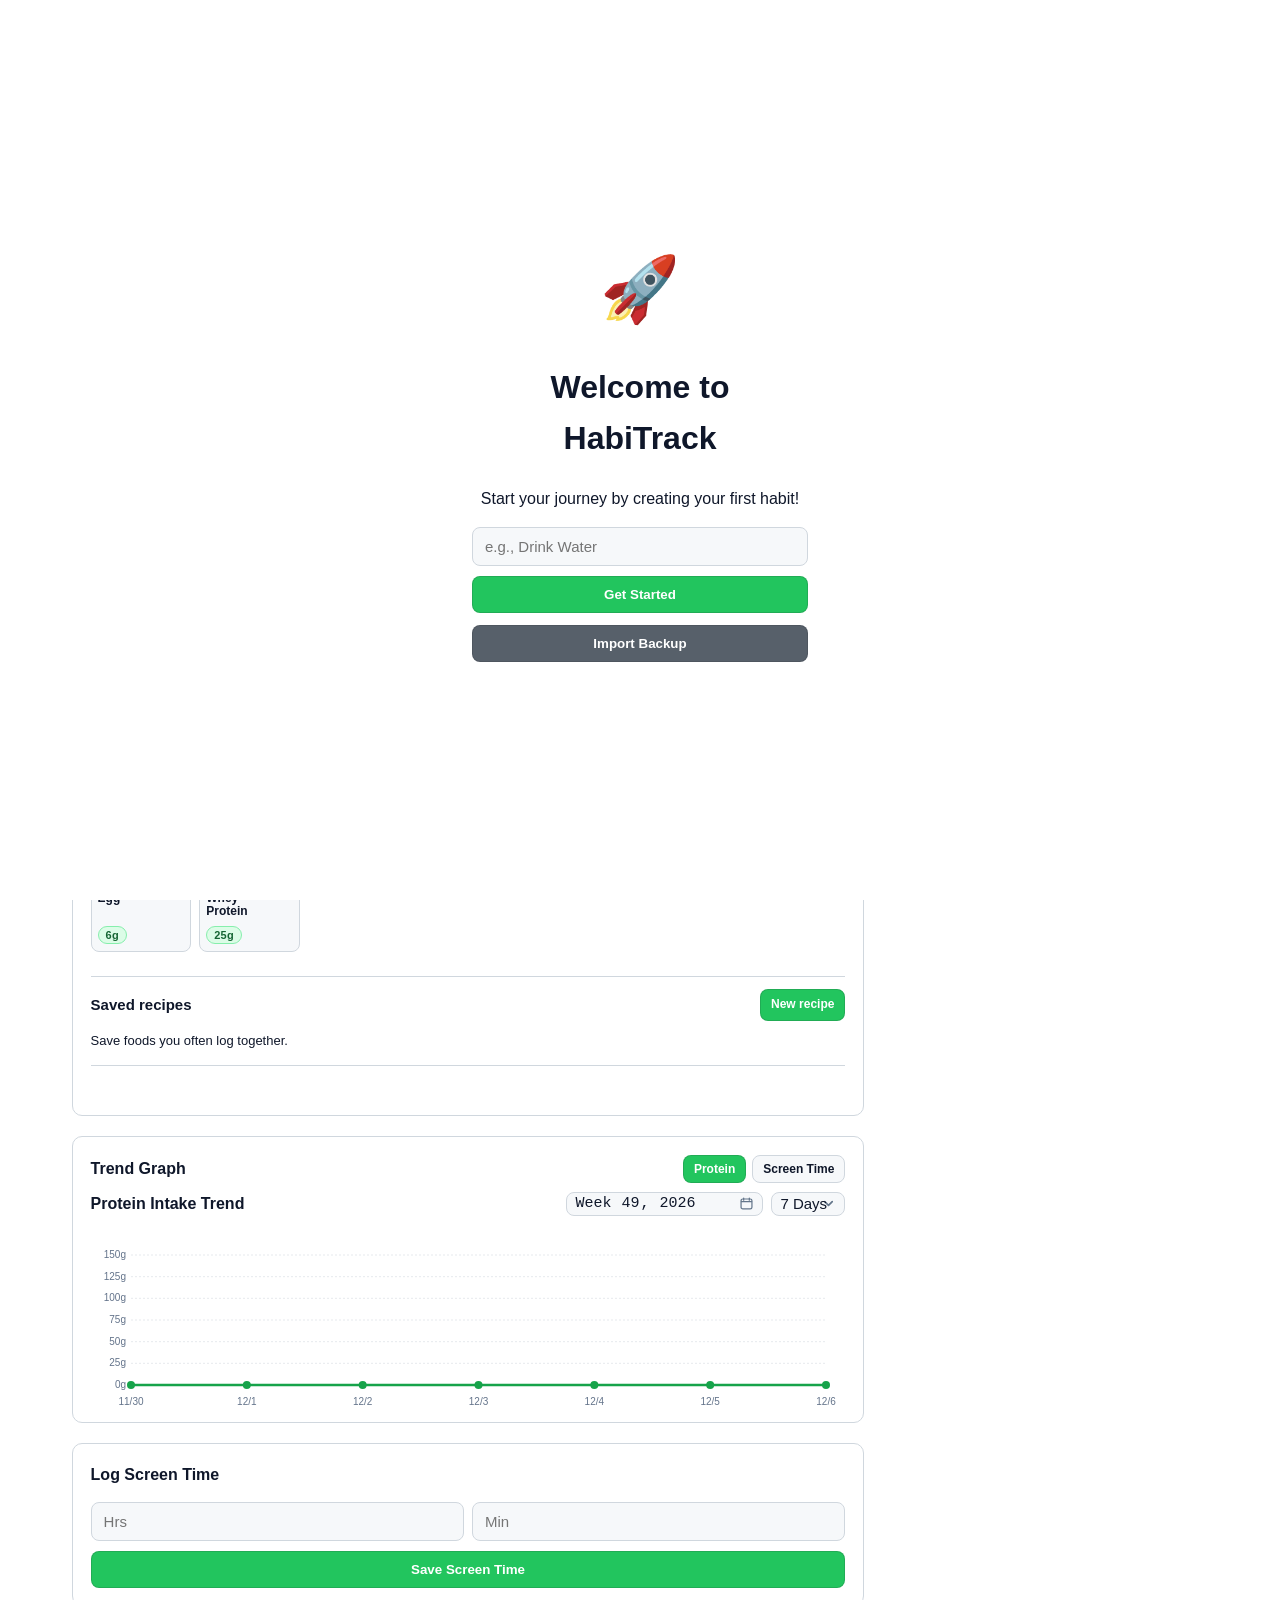
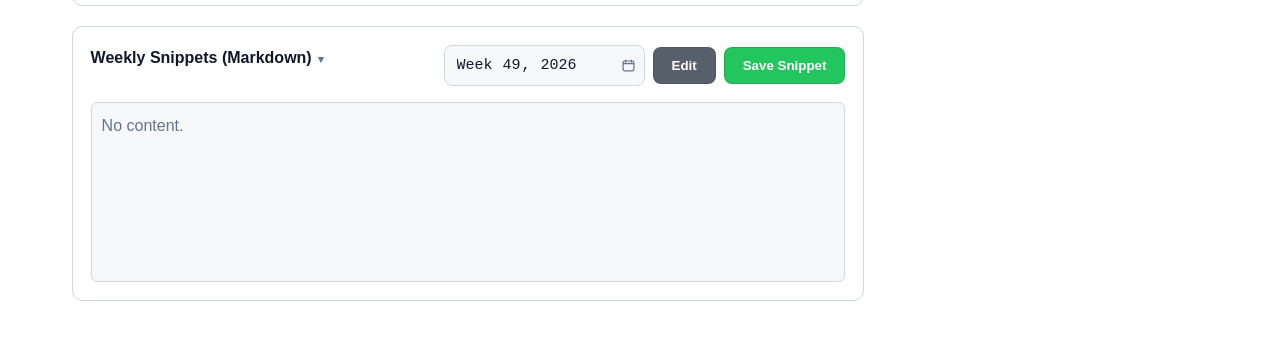
==== commit 19be467f: "Compact recipe controls and group ingredients" ====
--- a/docs/index.html
+++ b/docs/index.html
@@ -6,7 +6,7 @@
     <link rel="manifest" href="manifest.json">
     <meta name="theme-color" content="#0b1220">
     <title>Habit Dashboard PWA</title>
-    <link rel="stylesheet" href="style.css?v=7">
+    <link rel="stylesheet" href="style.css?v=8">
     <link rel="apple-touch-icon" href="icon-192.png">
 </head>
 <body>
@@ -301,8 +301,8 @@
     <div id="delete-option" class="menu-option">Delete Habit</div>
 </div>
 <div id="emoji-picker" class="emoji-picker hidden"></div>
-<script src="script.js?v=7"></script>
-<script src="github-sync.js?v=7"></script>
+<script src="script.js?v=8"></script>
+<script src="github-sync.js?v=8"></script>
 <script>
 if ("serviceWorker" in navigator) {
     window.addEventListener("load", () => {
--- a/docs/style.css
+++ b/docs/style.css
@@ -487,3 +487,15 @@
 .recipe-row input[type="number"] { width: 80px; }
 .recipe-panel button:not(.btn-primary), .recipe-row select { background: var(--card-bg); color: var(--text-main); border: 1px solid var(--border); border-radius: 8px; padding: 8px; }
 #recipe-status, #recipe-list { font-size: 13px; }
+
+/* Compact recipe cards and grouped ingredient details. */
+.recipe-panel button, .recipe-panel .btn-primary { width: auto; min-width: 0; flex: 0 0 auto; padding: 7px 10px; font-size: 12px; line-height: 1.3; margin: 0; }
+.recipe-panel .recipe-heading { gap: 10px; }
+.recipe-saved { display: block; padding: 12px; margin: 10px 0; border: 1px solid var(--border); border-radius: 10px; background: var(--subtle-bg); }
+.recipe-card-heading { display: flex; flex-wrap: wrap; gap: 6px; align-items: center; }
+.recipe-card-heading strong { flex: 1 1 140px; font-size: 13px; overflow-wrap: anywhere; }
+.recipe-card-ingredients { margin-top: 10px; font-size: 12px; color: var(--text-muted); }
+.recipe-card-ingredients summary { cursor: pointer; }
+.recipe-card-ingredients ul { padding: 0; margin: 8px 0 0; list-style: none; }
+.recipe-card-ingredients li { display: flex; flex-wrap: wrap; justify-content: space-between; gap: 4px 12px; padding: 6px 0; border-top: 1px solid var(--border); }
+.recipe-card-ingredients li span:first-child { color: var(--text-main); }
